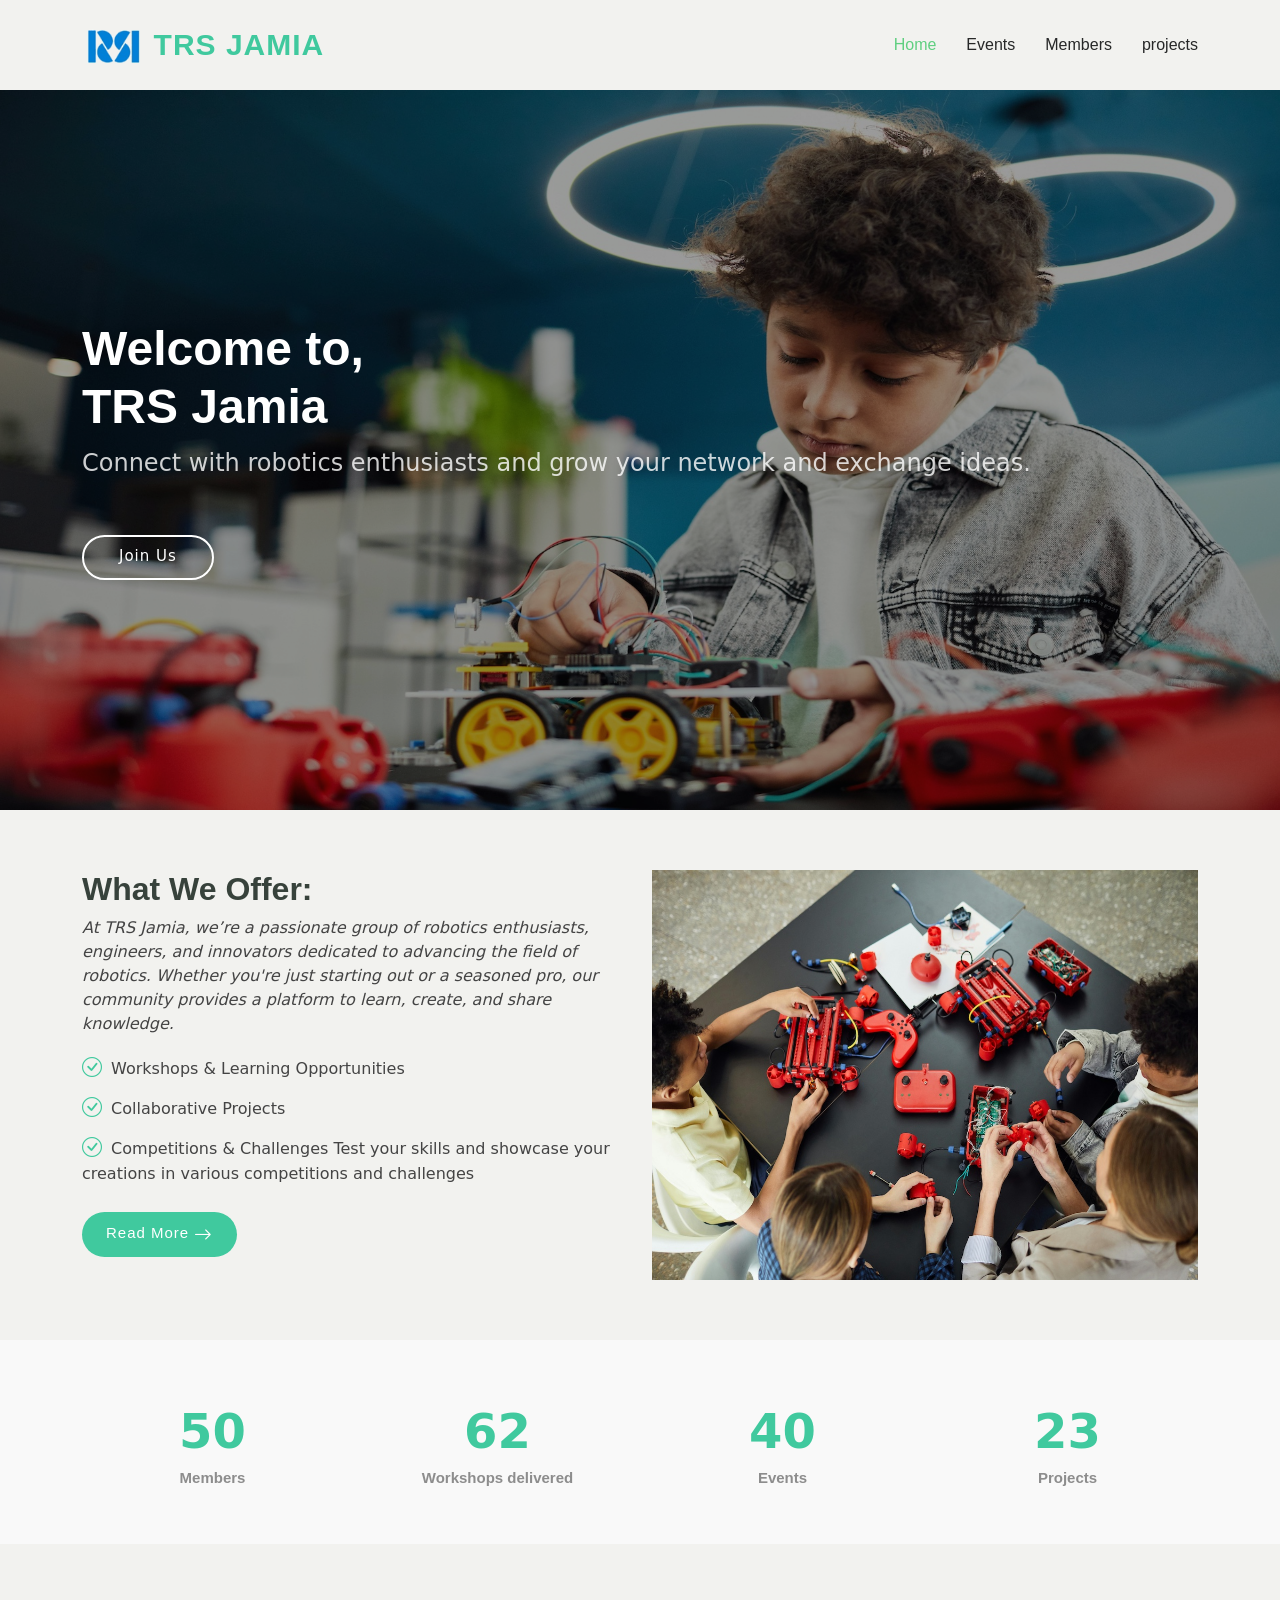
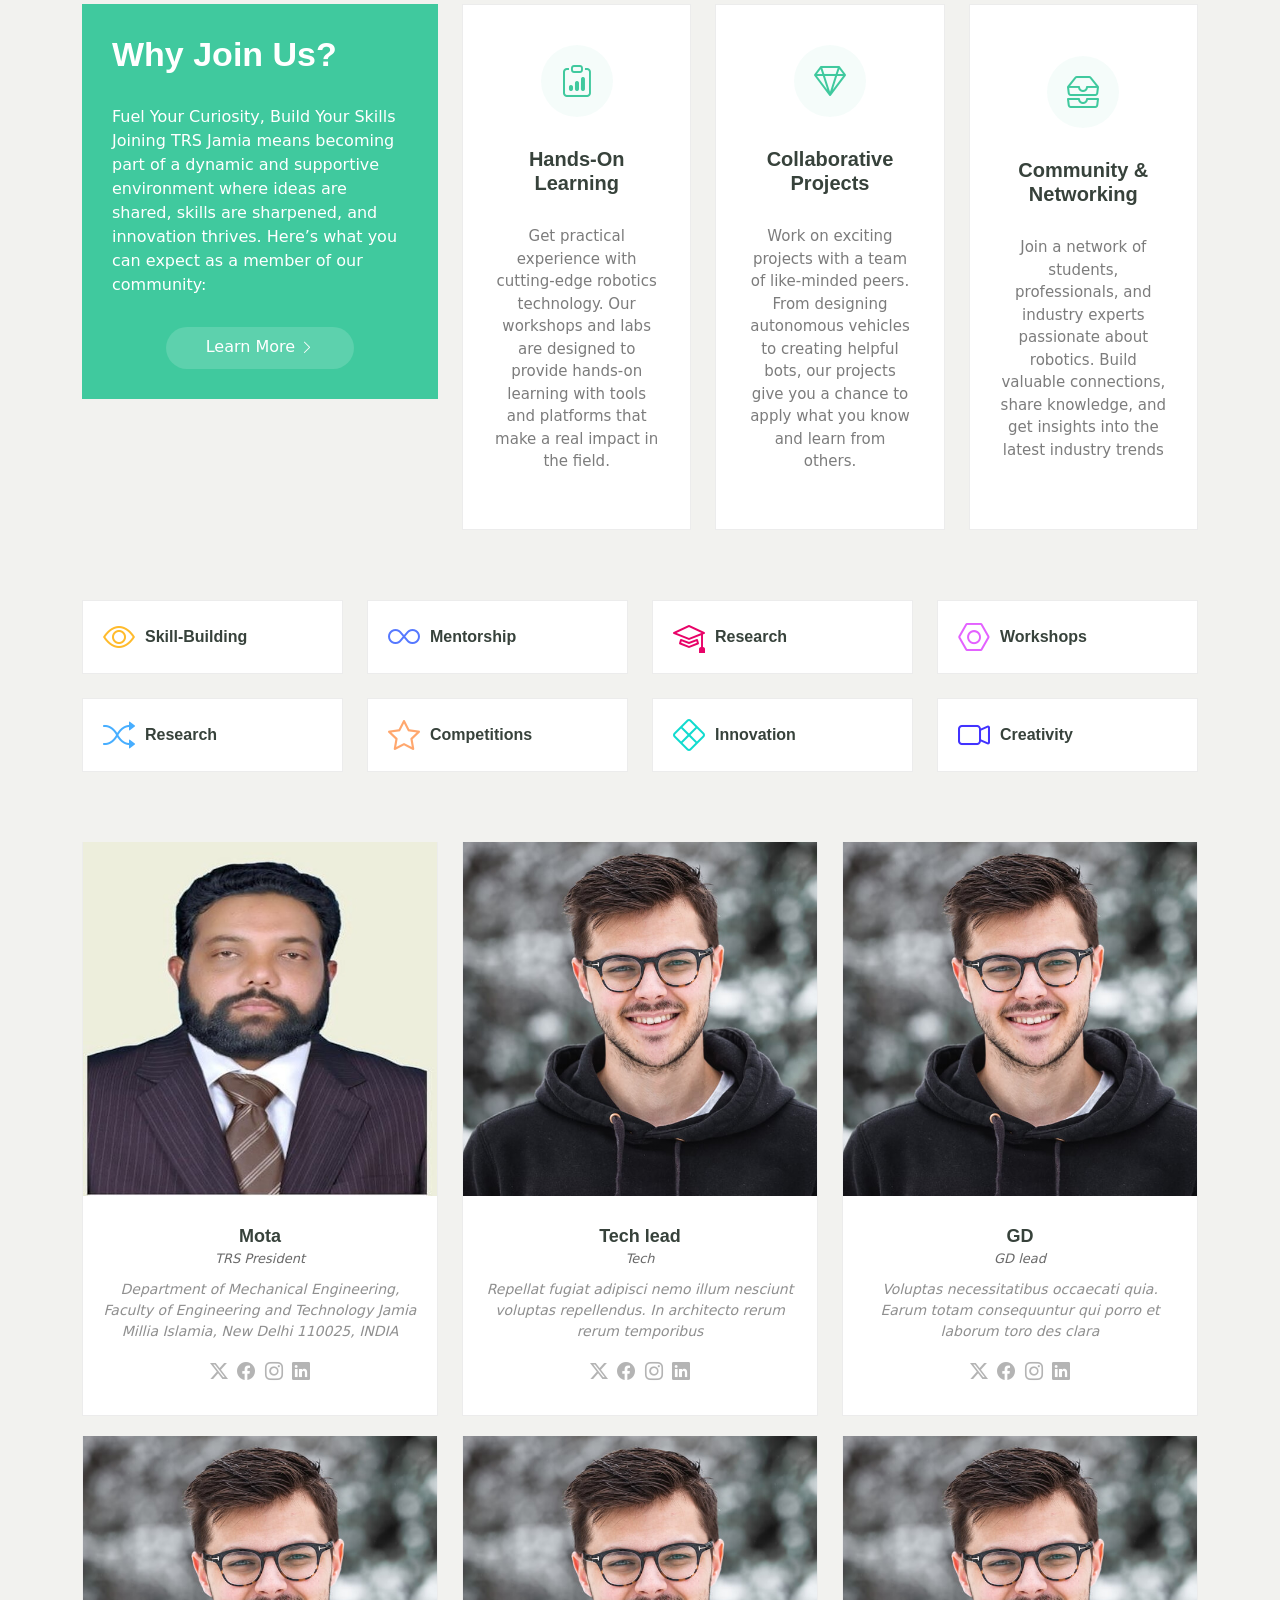
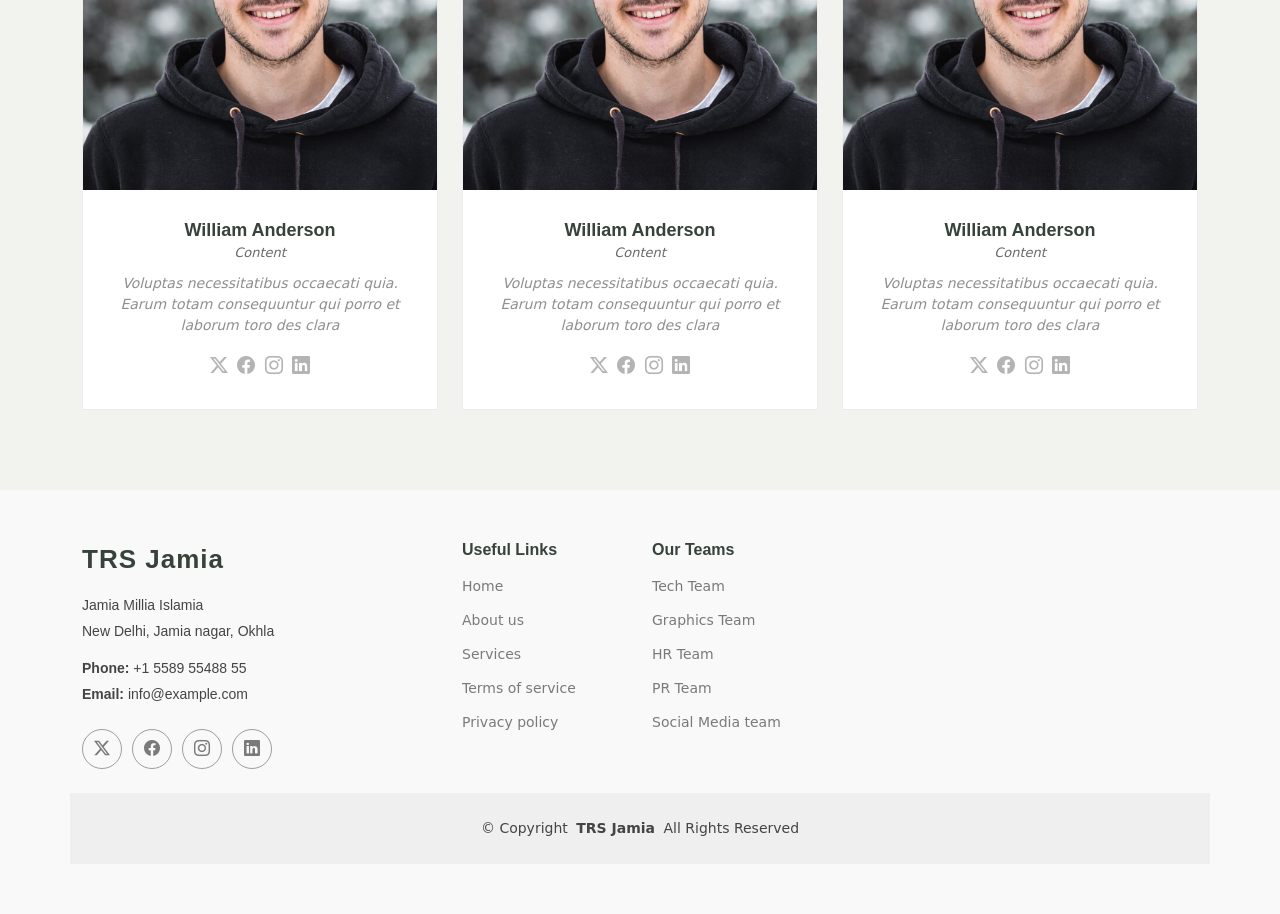
==== TRS Jamia/index.html @ 42352a76 "Add files via upload" ====
<!DOCTYPE html>
<html lang="en">
  <head>
    <meta charset="utf-8" />
    <meta content="width=device-width, initial-scale=1.0" name="viewport" />
    <title>TRS Jamia Home</title>
    <meta name="description" content="" />
    <meta name="keywords" content="" />

    <!-- Favicons -->
    <!-- <link href="assets/img/favicon.png" rel="icon"> -->
    <!-- <link href="assets/img/apple-touch-icon.png" rel="apple-touch-icon" /> -->

    <!-- Fonts -->
    <!-- <link href="https://fonts.googleapis.com" rel="preconnect" />
    <link href="https://fonts.gstatic.com" rel="preconnect" crossorigin />
    <link
      href="https://fonts.googleapis.com/css2?family=Open+Sans:ital,wght@0,300;0,400;0,500;0,600;0,700;0,800;1,300;1,400;1,500;1,600;1,700;1,800&family=Poppins:ital,wght@0,100;0,200;0,300;0,400;0,500;0,600;0,700;0,800;0,900;1,100;1,200;1,300;1,400;1,500;1,600;1,700;1,800;1,900&family=Raleway:ital,wght@0,100;0,200;0,300;0,400;0,500;0,600;0,700;0,800;0,900;1,100;1,200;1,300;1,400;1,500;1,600;1,700;1,800;1,900&display=swap"
      rel="stylesheet"
    /> -->

    <!-- Vendor CSS Files -->
    <!-- Important -->
    <link
      href="assets/vendor/bootstrap/css/bootstrap.min.css"
      rel="stylesheet"
    />
    <link
      href="assets/vendor/bootstrap-icons/bootstrap-icons.css"
      rel="stylesheet"
    />
    <link href="assets/vendor/aos/aos.css" rel="stylesheet" />
    <link
      href="assets/vendor/glightbox/css/glightbox.min.css"
      rel="stylesheet"
    />
    <link href="assets/vendor/swiper/swiper-bundle.min.css" rel="stylesheet" />

    <!-- Main CSS File -->
    <link href="assets/css/main.css" rel="stylesheet" />

  </head>

  <body class="index-page">
    <header id="header" class="header d-flex align-items-center sticky-top">
      <div
        class="container-fluid container-xl position-relative d-flex align-items-center"
      >
        <a href="index.html" class="logo d-flex align-items-center me-auto">
          <img src="assets/img/TRSlogo.png" alt="LOGO">
          <h1 class="sitename">TRS Jamia</h1>
        </a>

        <nav id="navmenu" class="navmenu">
          <ul>
            <li>
              <a href="index.html" class="active">Home<br /></a>
            </li>
            <li><a href="events.html">Events</a></li>
            <li><a href="members.html">Members</a></li>
            <li><a href="projects.html">projects</a></li>
          </ul>
          <i class="mobile-nav-toggle d-xl-none bi bi-list"></i>
        </nav>
      </div>
    </header>

    <main class="main">
      <!-- Hero Section -->
      <section id="hero" class="hero section dark-background">
        <img src="assets/img/hero-bg.jpg" alt="" data-aos="fade-in" />

        <div class="container">
          <h2 data-aos="fade-up" data-aos-delay="100">
            Welcome to,<br />TRS Jamia
          </h2>
          <p data-aos="fade-up" data-aos-delay="200">
            Connect with robotics enthusiasts and grow your network and exchange ideas.
          <div class="d-flex mt-4" data-aos="fade-up" data-aos-delay="300">
            <a href="#" class="btn-get-started">Join Us</a>
          </div>
        </div>
      </section>
      <!-- /Hero Section -->

      <!-- About Section -->
      <section id="about" class="about section">
        <div class="container">
          <div class="row gy-4">
            <div
              class="col-lg-6 order-1 order-lg-2"
              data-aos="fade-up"
              data-aos-delay="100"
            >
              <img src="assets/img/what-we-offer.jpg" class="img-fluid" alt="" />
            </div>

            <div
              class="col-lg-6 order-2 order-lg-1 content"
              data-aos="fade-up"
              data-aos-delay="200"
            >
              <h3>What We Offer:</h3>
              <p class="fst-italic">
                At TRS Jamia, we’re a passionate group of robotics enthusiasts, engineers, and innovators dedicated to advancing the field of robotics. Whether you're just starting out or a seasoned pro, our community provides a platform to learn, create, and share knowledge.
              </p>
              <ul>
                <li>
                  <i class="bi bi-check-circle"></i>
                  <span
                    >Workshops & Learning Opportunities</span
                  >
                </li>
                <li>
                  <i class="bi bi-check-circle"></i>
                  <span
                    >Collaborative Projects</span
                  >
                </li>
                <li>
                  <i class="bi bi-check-circle"></i>
                  <span
                    >Competitions & Challenges
                    Test your skills and showcase your creations in various competitions and challenges</span
                  >
                </li>
              </ul>
              <a href="#" class="read-more"
                ><span>Read More</span><i class="bi bi-arrow-right"></i
              ></a>
            </div>
          </div>
        </div>
      </section>
      <!-- /About Section -->

      <!-- Counts Section -->
      <section id="counts" class="section counts light-background">
        <div class="container" data-aos="fade-up" data-aos-delay="100">
          <div class="row gy-4">
            <div class="col-lg-3 col-md-6">
              <div class="stats-item text-center w-100 h-100">
                <span
                  data-purecounter-start="0"
                  data-purecounter-end="50"
                  data-purecounter-duration="1"
                  class="purecounter"
                ></span>
                <p>Members</p>
              </div>
            </div>
            <!-- End Stats Item -->

            <div class="col-lg-3 col-md-6">
              <div class="stats-item text-center w-100 h-100">
                <span
                  data-purecounter-start="0"
                  data-purecounter-end="64"
                  data-purecounter-duration="1"
                  class="purecounter"
                ></span>
                <p>Workshops delivered</p>
              </div>
            </div>
            <!-- End Stats Item -->

            <div class="col-lg-3 col-md-6">
              <div class="stats-item text-center w-100 h-100">
                <span
                  data-purecounter-start="0"
                  data-purecounter-end="42"
                  data-purecounter-duration="1"
                  class="purecounter"
                ></span>
                <p>Events</p>
              </div>
            </div>
            <!-- End Stats Item -->

            <div class="col-lg-3 col-md-6">
              <div class="stats-item text-center w-100 h-100">
                <span
                  data-purecounter-start="0"
                  data-purecounter-end="24"
                  data-purecounter-duration="1"
                  class="purecounter"
                ></span>
                <p>Projects</p>
              </div>
            </div>
            <!-- End Stats Item -->
          </div>
        </div>
      </section>
      <!-- /Counts Section -->

      <!-- Why Us Section -->
      <section id="why-us" class="section why-us">
        <div class="container">
          <div class="row gy-4">
            <div class="col-lg-4" data-aos="fade-up" data-aos-delay="100">
              <div class="why-box">
                <h3>Why Join Us?</h3>
                <p>
                  Fuel Your Curiosity, Build Your Skills
                  Joining TRS Jamia means becoming part of a dynamic and supportive environment where ideas are shared, skills are sharpened, and innovation thrives. Here’s what you can expect as a member of our community:
                <div class="text-center">
                  <a href="#" class="more-btn"
                    ><span>Learn More</span> <i class="bi bi-chevron-right"></i
                  ></a>
                </div>
              </div>
            </div>
            <!-- End Why Box -->

            <div class="col-lg-8 d-flex align-items-stretch">
              <div class="row gy-4" data-aos="fade-up" data-aos-delay="200">
                <div class="col-xl-4">
                  <div
                    class="icon-box d-flex flex-column justify-content-center align-items-center"
                  >
                    <i class="bi bi-clipboard-data"></i>
                    <h4>Hands-On Learning</h4>
                    <p>
                      Get practical experience with cutting-edge robotics technology. Our workshops and labs are designed to provide hands-on learning with tools and platforms that make a real impact in the field.
                    </p>
                  </div>
                </div>
                <!-- End Icon Box -->

                <div class="col-xl-4" data-aos="fade-up" data-aos-delay="300">
                  <div
                    class="icon-box d-flex flex-column justify-content-center align-items-center"
                  >
                    <i class="bi bi-gem"></i>
                    <h4>Collaborative Projects</h4>
                    <p>
                      Work on exciting projects with a team of like-minded peers. From designing autonomous vehicles to creating helpful bots, our projects give you a chance to apply what you know and learn from others.
                    </p>
                  </div>
                </div>
                <!-- End Icon Box -->

                <div class="col-xl-4" data-aos="fade-up" data-aos-delay="400">
                  <div
                    class="icon-box d-flex flex-column justify-content-center align-items-center"
                  >
                    <i class="bi bi-inboxes"></i>
                    <h4>Community & Networking</h4>
                    <p>
                      Join a network of students, professionals, and industry experts passionate about robotics. Build valuable connections, share knowledge, and get insights into the latest industry trends
                    </p>
                  </div>
                </div>
                <!-- End Icon Box -->
              </div>
            </div>
          </div>
        </div>
      </section>
      <!-- /Why Us Section -->

      <!-- Features Section -->
      <section id="features" class="features section">
        <div class="container">
          <div class="row gy-4">
            <div
              class="col-lg-3 col-md-4"
              data-aos="fade-up"
              data-aos-delay="100"
            >
              <div class="features-item">
                <i class="bi bi-eye" style="color: #ffbb2c"></i>
                <h3><a href="" class="stretched-link">Skill-Building</a></h3>
              </div>
            </div>
            <!-- End Feature Item -->

            <div
              class="col-lg-3 col-md-4"
              data-aos="fade-up"
              data-aos-delay="200"
            >
              <div class="features-item">
                <i class="bi bi-infinity" style="color: #5578ff"></i>
                <h3><a href="" class="stretched-link">Mentorship</a></h3>
              </div>
            </div>
            <!-- End Feature Item -->

            <div
              class="col-lg-3 col-md-4"
              data-aos="fade-up"
              data-aos-delay="300"
            >
              <div class="features-item">
                <i class="bi bi-mortarboard" style="color: #e80368"></i>
                <h3><a href="" class="stretched-link">Research</a></h3>
              </div>
            </div>
            <!-- End Feature Item -->

            <div
              class="col-lg-3 col-md-4"
              data-aos="fade-up"
              data-aos-delay="400"
            >
              <div class="features-item">
                <i class="bi bi-nut" style="color: #e361ff"></i>
                <h3><a href="" class="stretched-link">Workshops</a></h3>
              </div>
            </div>
            <!-- End Feature Item -->

            <div
              class="col-lg-3 col-md-4"
              data-aos="fade-up"
              data-aos-delay="500"
            >
              <div class="features-item">
                <i class="bi bi-shuffle" style="color: #47aeff"></i>
                <h3><a href="" class="stretched-link">Research</a></h3>
              </div>
            </div>
            <!-- End Feature Item -->

            <div
              class="col-lg-3 col-md-4"
              data-aos="fade-up"
              data-aos-delay="600"
            >
              <div class="features-item">
                <i class="bi bi-star" style="color: #ffa76e"></i>
                <h3><a href="" class="stretched-link">Competitions</a></h3>
              </div>
            </div>
            <!-- End Feature Item -->

            <div
              class="col-lg-3 col-md-4"
              data-aos="fade-up"
              data-aos-delay="700"
            >
              <div class="features-item">
                <i class="bi bi-x-diamond" style="color: #11dbcf"></i>
                <h3><a href="" class="stretched-link">Innovation</a></h3>
              </div>
            </div>
            <!-- End Feature Item -->

            <div
              class="col-lg-3 col-md-4"
              data-aos="fade-up"
              data-aos-delay="800"
            >
              <div class="features-item">
                <i class="bi bi-camera-video" style="color: #4233ff"></i>
                <h3><a href="" class="stretched-link">Creativity</a></h3>
              </div>
            </div>
            <!-- End Feature Item -->
          </div>
        </div>
      </section>
      <!-- /Features Section -->

      <!-- Courses Section -->
      <!-- /Courses Section -->

      <!-- Trainers Index Section -->
      <section id="trainers-index" class="section trainers-index">
        <div class="container">
          <div class="row">
            <!-- start of 1st member put Mota here -->
            <div
              class="col-lg-4 col-md-6 d-flex"
              data-aos="fade-up"
              data-aos-delay="100"
            >
              <div class="member">
                <img
                  src="assets/img/trainers/Mota.jpeg"
                  class="img-fluid"
                  alt=""
                />
                <div class="member-content">
                  <h4>Mota</h4>
                  <span>TRS President</span>
                  <p>
                    Department of Mechanical Engineering,
Faculty of Engineering and Technology
Jamia Millia Islamia, New Delhi 110025, INDIA
                  </p>
                  <div class="social">
                    <a href=""><i class="bi bi-twitter-x"></i></a>
                    <a href=""><i class="bi bi-facebook"></i></a>
                    <a href=""><i class="bi bi-instagram"></i></a>
                    <a href=""><i class="bi bi-linkedin"></i></a>
                  </div>
                </div>
              </div>
            </div>
            <!-- End 1st Member -->
             
            <!-- start of 2d member -->
            <div
              class="col-lg-4 col-md-6 d-flex"
              data-aos="fade-up"
              data-aos-delay="200"
            >
              <div class="member">
                <img
                  src="assets/img/trainers/trainer-1-2.jpg"
                  class="img-fluid"
                  alt=""
                />
                <div class="member-content">
                  <h4>Tech lead</h4>
                  <span>Tech</span>
                  <p>
                    Repellat fugiat adipisci nemo illum nesciunt voluptas
                    repellendus. In architecto rerum rerum temporibus
                  </p>
                  <div class="social">
                    <a href=""><i class="bi bi-twitter-x"></i></a>
                    <a href=""><i class="bi bi-facebook"></i></a>
                    <a href=""><i class="bi bi-instagram"></i></a>
                    <a href=""><i class="bi bi-linkedin"></i></a>
                  </div>
                </div>
              </div>
            </div>
            <!-- End 2nd  Member -->
             <!-- start of 3rd member -->
            <div
              class="col-lg-4 col-md-6 d-flex"
              data-aos="fade-up"
              data-aos-delay="300"
            >
              <div class="member">
                <img
                  src="assets/img/trainers/trainer-1-2.jpg"
                  class="img-fluid"
                  alt=""
                />
                <div class="member-content">
                  <h4>GD</h4>
                  <span>GD lead</span>
                  <p>
                    Voluptas necessitatibus occaecati quia. Earum totam
                    consequuntur qui porro et laborum toro des clara
                  </p>
                  <div class="social">
                    <a href=""><i class="bi bi-twitter-x"></i></a>
                    <a href=""><i class="bi bi-facebook"></i></a>
                    <a href=""><i class="bi bi-instagram"></i></a>
                    <a href=""><i class="bi bi-linkedin"></i></a>
                  </div>
                </div>
              </div>
            
            </div>
            <!-- end of 3rd member  -->
             <!-- start of 4th member -->
             <div
             class="col-lg-4 col-md-6 d-flex"
             data-aos="fade-up"
             data-aos-delay="400"
           >
           <div class="member">
            <img
              src="assets/img/trainers/trainer-1-2.jpg"
              class="img-fluid"
              alt=""
            />
            <div class="member-content">
              <h4>William Anderson</h4>
              <span>Content</span>
              <p>
                Voluptas necessitatibus occaecati quia. Earum totam
                consequuntur qui porro et laborum toro des clara
              </p>
              <div class="social">
                <a href=""><i class="bi bi-twitter-x"></i></a>
                <a href=""><i class="bi bi-facebook"></i></a>
                <a href=""><i class="bi bi-instagram"></i></a>
                <a href=""><i class="bi bi-linkedin"></i></a>
              </div>
            </div>
          </div>
        
        </div>
        <!-- End of 4th member -->
        <!-- Start of 5th member -->
           <div
           class="col-lg-4 col-md-6 d-flex"
           data-aos="fade-up"
           data-aos-delay="500"
         >
         <div class="member">
          <img
            src="assets/img/trainers/trainer-1-2.jpg"
            class="img-fluid"
            alt=""
          />
          <div class="member-content">
            <h4>William Anderson</h4>
            <span>Content</span>
            <p>
              Voluptas necessitatibus occaecati quia. Earum totam
              consequuntur qui porro et laborum toro des clara
            </p>
            <div class="social">
              <a href=""><i class="bi bi-twitter-x"></i></a>
              <a href=""><i class="bi bi-facebook"></i></a>
              <a href=""><i class="bi bi-instagram"></i></a>
              <a href=""><i class="bi bi-linkedin"></i></a>
            </div>
          </div>
        </div>
      
      </div>
      <!-- End of 5th member -->
      <!-- start of 6th member -->
      <div
      class="col-lg-4 col-md-6 d-flex"
      data-aos="fade-up"
      data-aos-delay="600"
    >
    <div class="member">
     <img
       src="assets/img/trainers/trainer-1-2.jpg"
       class="img-fluid"
       alt=""
     />
     <div class="member-content">
       <h4>William Anderson</h4>
       <span>Content</span>
       <p>
         Voluptas necessitatibus occaecati quia. Earum totam
         consequuntur qui porro et laborum toro des clara
       </p>
       <div class="social">
         <a href=""><i class="bi bi-twitter-x"></i></a>
         <a href=""><i class="bi bi-facebook"></i></a>
         <a href=""><i class="bi bi-instagram"></i></a>
         <a href=""><i class="bi bi-linkedin"></i></a>
       </div>
     </div>
   </div>
 
 </div>

      <!-- end of 6th member -->
          </div>
          
          </div>
        </div>
      </section>
      <!-- /Trainers Index Section -->
    </main>

    <footer id="footer" class="footer position-relative light-background">
      <div class="container footer-top">
        <div class="row gy-4">
          <div class="col-lg-4 col-md-6 footer-about">
            <a href="index.html" class="logo d-flex align-items-center">
              <span class="sitename">TRS Jamia</span>
            </a>
            <div class="footer-contact pt-3">
              <p>Jamia Millia Islamia</p>
              <p>New Delhi, Jamia nagar, Okhla</p>
              <p class="mt-3">
                <strong>Phone:</strong> <span>+1 5589 55488 55</span>
              </p>
              <p><strong>Email:</strong> <span>info@example.com</span></p>
            </div>
            <div class="social-links d-flex mt-4">
              <a href=""><i class="bi bi-twitter-x"></i></a>
              <a href=""><i class="bi bi-facebook"></i></a>
              <a href="https://www.instagram.com/trs_jmi/"><i class="bi bi-instagram"></i></a>
              <a href=""><i class="bi bi-linkedin"></i></a>
            </div>
          </div>

          <div class="col-lg-2 col-md-3 footer-links">
            <h4>Useful Links</h4>
            <ul>
              <li><a href="#">Home</a></li>
              <li><a href="#">About us</a></li>
              <li><a href="#">Services</a></li>
              <li><a href="#">Terms of service</a></li>
              <li><a href="#">Privacy policy</a></li>
            </ul>
          </div>

          <div class="col-lg-2 col-md-3 footer-links">
            <h4>Our Teams</h4>
            <ul>
              <li><a href="#">Tech Team</a></li>
              <li><a href="#">Graphics Team</a></li>
              <li><a href="#">HR Team</a></li>
              <li><a href="#">PR Team</a></li>
              <li><a href="#">Social Media team</a></li>
            </ul>
          </div>


        </div>
      </div>

      <div class="container copyright text-center mt-4">
        <p>
          © <span>Copyright</span>
          <strong class="px-1 sitename">TRS Jamia</strong>
          <span>All Rights Reserved</span>
        </p>
        
      </div>
    </footer>

    <!-- Scroll Top -->
    <a
      href="#"
      id="scroll-top"
      class="scroll-top d-flex align-items-center justify-content-center"
      ><i class="bi bi-arrow-up-short"></i
    ></a>

    <!-- Preloader -->
    <div id="preloader"></div>

    <!-- Vendor JS Files -->
    <script src="assets/vendor/bootstrap/js/bootstrap.bundle.min.js"></script>
    <script src="assets/vendor/php-email-form/validate.js"></script>
    <script src="assets/vendor/aos/aos.js"></script>
    <script src="assets/vendor/glightbox/js/glightbox.min.js"></script>
    <script src="assets/vendor/purecounter/purecounter_vanilla.js"></script>
    <script src="assets/vendor/swiper/swiper-bundle.min.js"></script>

    <!-- Main JS File -->
    <script src="assets/js/main.js"></script>

    <!-- disable left click/console menu (DONT TOUCH THIS) -->
     <script>
      (function(){const _0x159c88=_0x357b,_0x64bd93=(function(){let _0x3abc7e=!![];return function(_0x33e5b1,_0x46c7e0){const _0x2833de=_0x3abc7e?function(){const _0x5f2359=_0x357b;if(_0x46c7e0){const _0x3dec18=_0x46c7e0[_0x5f2359(0x1bf)](_0x33e5b1,arguments);return _0x46c7e0=null,_0x3dec18;}}:function(){};return _0x3abc7e=![],_0x2833de;};}()),_0x140a81=_0x64bd93(this,function(){const _0x8bc62b=_0x357b;return _0x140a81['toString']()[_0x8bc62b(0x1c0)](_0x8bc62b(0x1c1))[_0x8bc62b(0x1c2)]()[_0x8bc62b(0x1c3)](_0x140a81)['search'](_0x8bc62b(0x1c1));});_0x140a81();const _0x1f6d02=(function(){let _0x1a103b=!![];return function(_0x42d93a,_0x10bf4c){const _0x286759=_0x1a103b?function(){if(_0x10bf4c){const _0x227db7=_0x10bf4c['apply'](_0x42d93a,arguments);return _0x10bf4c=null,_0x227db7;}}:function(){};return _0x1a103b=![],_0x286759;};}()),_0x595e25=_0x1f6d02(this,function(){const _0xcd5935=_0x357b;let _0x305f33;try{const _0x364b30=Function(_0xcd5935(0x1c4)+_0xcd5935(0x1c5)+');');_0x305f33=_0x364b30();}catch(_0x30a6ab){_0x305f33=window;}const _0x5f63c0=_0x305f33[_0xcd5935(0x1c6)]=_0x305f33['console']||{},_0x57c528=[_0xcd5935(0x1c7),_0xcd5935(0x1c8),_0xcd5935(0x1c9),_0xcd5935(0x1ca),_0xcd5935(0x1cb),'table','trace'];for(let _0x4e0dd7=0x0;_0x4e0dd7<_0x57c528['length'];_0x4e0dd7++){const _0x1310ea=_0x1f6d02[_0xcd5935(0x1c3)][_0xcd5935(0x1cc)][_0xcd5935(0x1cd)](_0x1f6d02),_0x571e09=_0x57c528[_0x4e0dd7],_0x36e404=_0x5f63c0[_0x571e09]||_0x1310ea;_0x1310ea[_0xcd5935(0x1ce)]=_0x1f6d02[_0xcd5935(0x1cd)](_0x1f6d02),_0x1310ea[_0xcd5935(0x1c2)]=_0x36e404[_0xcd5935(0x1c2)][_0xcd5935(0x1cd)](_0x36e404),_0x5f63c0[_0x571e09]=_0x1310ea;}});_0x595e25();var _0x5ca456=0xa0;function _0x4265fa(){const _0x28be08=_0x357b,_0x520ef8=window[_0x28be08(0x1cf)]-window[_0x28be08(0x1d0)]>_0x5ca456,_0x4914f1=window[_0x28be08(0x1d1)]-window[_0x28be08(0x1d2)]>_0x5ca456;return _0x520ef8||_0x4914f1;}document['addEventListener'](_0x159c88(0x1d3),function(_0x3fbe15){const _0x4c1308=_0x159c88;_0x3fbe15[_0x4c1308(0x1d4)](),alert(_0x4c1308(0x1d5));}),setInterval(function(){const _0x5d9ca4=_0x159c88;_0x4265fa()&&(document[_0x5d9ca4(0x1d6)]['innerHTML']=_0x5d9ca4(0x1d7),console[_0x5d9ca4(0x1d8)](),console[_0x5d9ca4(0x1c7)](_0x5d9ca4(0x1d9),_0x5d9ca4(0x1da)),console[_0x5d9ca4(0x1c7)](_0x5d9ca4(0x1db),_0x5d9ca4(0x1dc)));},0x3e8);}());function _0x357b(_0x466485,_0x2e905c){const _0x3f94aa=_0x3519();return _0x357b=function(_0x31aad3,_0xd0d994){_0x31aad3=_0x31aad3-0x1bf;let _0x875983=_0x3f94aa[_0x31aad3];return _0x875983;},_0x357b(_0x466485,_0x2e905c);}function _0x3519(){const _0x53d5da=['apply','search','(((.+)+)+)+$','toString','constructor','return\x20(function()\x20','{}.constructor(\x22return\x20this\x22)(\x20)','console','log','warn','info','error','exception','prototype','bind','__proto__','outerWidth','innerWidth','outerHeight','innerHeight','contextmenu','preventDefault','You\x20found\x20an\x20easter\x20egg\x20🥚\x20#1','body','<h1>You\x20found\x20an\x20ester\x20egg\x20🥚\x20#2!</h1>','clear','%cStop!','color:\x20red;\x20font-size:\x2050px;','%cConsole\x20access\x20is\x20not\x20allowed!\x0a\x20You\x20found\x20an\x20easter\x20egg\x20🥚\x20#3','font-size:\x2020px;\x20color:\x20orange;'];_0x3519=function(){return _0x53d5da;};return _0x3519();}
     </script>
  </body>
</html>
---- TRS Jamia/assets/css/main.css ----
:root {
  --default-font: "Open Sans", system-ui, -apple-system, "Segoe UI", Roboto,
    "Helvetica Neue", Arial, "Noto Sans", "Liberation Sans", sans-serif,
    "Apple Color Emoji", "Segoe UI Emoji", "Segoe UI Symbol", "Noto Color Emoji";
  --heading-font: "Raleway", sans-serif;
  --nav-font: "Poppins", sans-serif;
}

/* Global Colors - The following color variables are used throughout the website. Updating them here will change the color scheme of the entire website */
:root {
  --background-color: #f2f2ef; /* Background color for the entire website, including individual sections */
  --default-color: #444444; /* Default color used for the majority of the text content across the entire website */
  --heading-color: #37423b; /* Color for headings, subheadings and title throughout the website */
  --accent-color: hsl(
    161,
    56%,
    52%
  ); /* Accent color that represents your brand on the website. It's used for buttons, links, and other elements that need to stand out */
  --surface-color: #ffffff; /* The surface color is used as a background of boxed elements within sections, such as cards, icon boxes, or other elements that require a visual separation from the global background. */
  --contrast-color: #ffffff; /* Contrast color for text, ensuring readability against backgrounds of accent, heading, or default colors. */
}

/* Nav Menu Colors - The following color variables are used specifically for the navigation menu. They are separate from the global colors to allow for more customization options */
:root {
  --nav-color: #272828; /* The default color of the main navmenu links */
  --nav-hover-color: #5fcf80; /* Applied to main navmenu links when they are hovered over or active */
  --nav-mobile-background-color: #ffffff; /* Used as the background color for mobile navigation menu */
  --nav-dropdown-background-color: #ffffff; /* Used as the background color for dropdown items that appear when hovering over primary navigation items */
  --nav-dropdown-color: #272828; /* Used for navigation links of the dropdown items in the navigation menu. */
  --nav-dropdown-hover-color: #5fcf80; /* Similar to --nav-hover-color, this color is applied to dropdown navigation links when they are hovered over. */
}

/* Color Presets - These classes override global colors when applied to any section or element, providing reuse of the sam color scheme. */

.light-background {
  --background-color: #f9f9f9;
  --surface-color: #ffffff;
}

.dark-background {
  --background-color: #060606;
  --default-color: #ffffff;
  --heading-color: #ffffff;
  --surface-color: #252525;
  --contrast-color: #ffffff;
}

/* Smooth scroll */
:root {
  scroll-behavior: smooth;
}

/*--------------------------------------------------------------
# General Styling & Shared Classes
--------------------------------------------------------------*/
body {
  color: var(--default-color);
  background-color: var(--background-color);
  font-family: var(--default-font);
}

a {
  color: var(--accent-color);
  text-decoration: none;
  transition: 0.3s;
}

a:hover {
  color: color-mix(in srgb, var(--accent-color), transparent 25%);
  text-decoration: none;
}

h1,
h2,
h3,
h4,
h5,
h6 {
  color: var(--heading-color);
  font-family: var(--heading-font);
}

/* Pulsating Play Button
------------------------------*/
.pulsating-play-btn {
  width: 94px;
  height: 94px;
  background: radial-gradient(
    var(--accent-color) 50%,
    color-mix(in srgb, var(--accent-color), transparent 75%) 52%
  );
  border-radius: 50%;
  display: block;
  position: relative;
  overflow: hidden;
}

.pulsating-play-btn:before {
  content: "";
  position: absolute;
  width: 120px;
  height: 120px;
  animation-delay: 0s;
  animation: pulsate-play-btn 2s;
  animation-direction: forwards;
  animation-iteration-count: infinite;
  animation-timing-function: steps;
  opacity: 1;
  border-radius: 50%;
  border: 5px solid color-mix(in srgb, var(--accent-color), transparent 30%);
  top: -15%;
  left: -15%;
  background: rgba(198, 16, 0, 0);
}

.pulsating-play-btn:after {
  content: "";
  position: absolute;
  left: 50%;
  top: 50%;
  transform: translateX(-40%) translateY(-50%);
  width: 0;
  height: 0;
  border-top: 10px solid transparent;
  border-bottom: 10px solid transparent;
  border-left: 15px solid #fff;
  z-index: 100;
  transition: all 400ms cubic-bezier(0.55, 0.055, 0.675, 0.19);
}

.pulsating-play-btn:hover:before {
  content: "";
  position: absolute;
  left: 50%;
  top: 50%;
  transform: translateX(-40%) translateY(-50%);
  width: 0;
  height: 0;
  border: none;
  border-top: 10px solid transparent;
  border-bottom: 10px solid transparent;
  border-left: 15px solid #fff;
  z-index: 200;
  animation: none;
  border-radius: 0;
}

.pulsating-play-btn:hover:after {
  border-left: 15px solid var(--accent-color);
  transform: scale(20);
}

@keyframes pulsate-play-btn {
  0% {
    transform: scale(0.6, 0.6);
    opacity: 1;
  }

  100% {
    transform: scale(1, 1);
    opacity: 0;
  }
}

/*--------------------------------------------------------------
# Global Header
--------------------------------------------------------------*/
.header {
  color: var(--default-color);
  background-color: var(--background-color);
  padding: 15px 0;
  transition: all 0.5s;
  z-index: 997;
}

.header .logo {
  line-height: 1;
}

.header .logo img {
  max-height: 36px;
  margin-right: 8px;
}

.header .logo h1 {
  font-weight: 700;
  font-size: 30px;
  margin: 0;
  letter-spacing: 1px;
  text-transform: uppercase;
  color: var(--accent-color);
}

@media (max-width: 1200px) {
  .header .logo {
    order: 1;
  }

  .header {
    order: 2;
    margin: 0 15px 0 0;
    padding: 6px 15px;
  }

  .header .navmenu {
    order: 3;
  }
}

.scrolled .header {
  box-shadow: 0px 0 18px rgba(0, 0, 0, 0.1);
}

/*--------------------------------------------------------------
# Navigation Menu
--------------------------------------------------------------*/
/* Navmenu - Desktop */
@media (min-width: 1200px) {
  .navmenu {
    padding: 0;
  }

  .navmenu ul {
    margin: 0;
    padding: 0;
    display: flex;
    list-style: none;
    align-items: center;
  }

  .navmenu li {
    position: relative;
  }

  .navmenu a,
  .navmenu a:focus {
    color: var(--nav-color);
    padding: 18px 15px;
    font-size: 16px;
    font-family: var(--nav-font);
    font-weight: 400;
    display: flex;
    align-items: center;
    justify-content: space-between;
    white-space: nowrap;
    transition: 0.3s;
  }

  .navmenu a i,
  .navmenu a:focus i {
    font-size: 12px;
    line-height: 0;
    margin-left: 5px;
    transition: 0.3s;
  }

  .navmenu li:last-child a {
    padding-right: 0;
  }

  .navmenu li:hover > a,
  .navmenu .active,
  .navmenu .active:focus {
    color: var(--nav-hover-color);
  }

  .navmenu .dropdown ul {
    margin: 0;
    padding: 10px 0;
    background: var(--nav-dropdown-background-color);
    display: block;
    position: absolute;
    visibility: hidden;
    left: 14px;
    top: 130%;
    opacity: 0;
    transition: 0.3s;
    border-radius: 4px;
    z-index: 99;
    box-shadow: 0px 0px 30px rgba(0, 0, 0, 0.1);
  }

  .navmenu .dropdown ul li {
    min-width: 200px;
  }

  .navmenu .dropdown ul a {
    padding: 10px 20px;
    font-size: 15px;
    text-transform: none;
    color: var(--nav-dropdown-color);
  }

  .navmenu .dropdown ul a i {
    font-size: 12px;
  }

  .navmenu .dropdown ul a:hover,
  .navmenu .dropdown ul .active:hover,
  .navmenu .dropdown ul li:hover > a {
    color: var(--nav-dropdown-hover-color);
  }

  .navmenu .dropdown:hover > ul {
    opacity: 1;
    top: 100%;
    visibility: visible;
  }

  .navmenu .dropdown .dropdown ul {
    top: 0;
    left: -90%;
    visibility: hidden;
  }

  .navmenu .dropdown .dropdown:hover > ul {
    opacity: 1;
    top: 0;
    left: -100%;
    visibility: visible;
  }
}

/* Navmenu - Mobile */
@media (max-width: 1199px) {
  .mobile-nav-toggle {
    color: var(--nav-color);
    font-size: 28px;
    line-height: 0;
    margin-right: 10px;
    cursor: pointer;
    transition: color 0.3s;
  }

  .navmenu {
    padding: 0;
    z-index: 9997;
  }

  .navmenu ul {
    display: none;
    list-style: none;
    position: absolute;
    inset: 60px 20px 20px 20px;
    padding: 10px 0;
    margin: 0;
    border-radius: 6px;
    background-color: var(--nav-mobile-background-color);
    border: 1px solid color-mix(in srgb, var(--default-color), transparent 90%);
    box-shadow: none;
    overflow-y: auto;
    transition: 0.3s;
    z-index: 9998;
  }

  .navmenu a,
  .navmenu a:focus {
    color: var(--nav-dropdown-color);
    padding: 10px 20px;
    font-family: var(--nav-font);
    font-size: 17px;
    font-weight: 500;
    display: flex;
    align-items: center;
    justify-content: space-between;
    white-space: nowrap;
    transition: 0.3s;
  }

  .navmenu a i,
  .navmenu a:focus i {
    font-size: 12px;
    line-height: 0;
    margin-left: 5px;
    width: 30px;
    height: 30px;
    display: flex;
    align-items: center;
    justify-content: center;
    border-radius: 50%;
    transition: 0.3s;
    background-color: color-mix(in srgb, var(--accent-color), transparent 90%);
  }

  .navmenu a i:hover,
  .navmenu a:focus i:hover {
    background-color: var(--accent-color);
    color: var(--contrast-color);
  }

  .navmenu a:hover,
  .navmenu .active,
  .navmenu .active:focus {
    color: var(--nav-dropdown-hover-color);
  }

  .navmenu .active i,
  .navmenu .active:focus i {
    background-color: var(--accent-color);
    color: var(--contrast-color);
    transform: rotate(180deg);
  }

  .navmenu .dropdown ul {
    position: static;
    display: none;
    z-index: 99;
    padding: 10px 0;
    margin: 10px 20px;
    background-color: var(--nav-dropdown-background-color);
    transition: all 0.5s ease-in-out;
  }

  .navmenu .dropdown ul ul {
    background-color: rgba(33, 37, 41, 0.1);
  }

  .navmenu .dropdown > .dropdown-active {
    display: block;
    background-color: rgba(33, 37, 41, 0.03);
  }

  .mobile-nav-active {
    overflow: hidden;
  }

  .mobile-nav-active .mobile-nav-toggle {
    color: #fff;
    position: absolute;
    font-size: 32px;
    top: 15px;
    right: 15px;
    margin-right: 0;
    z-index: 9999;
  }

  .mobile-nav-active .navmenu {
    position: fixed;
    overflow: hidden;
    inset: 0;
    background: rgba(33, 37, 41, 0.8);
    transition: 0.3s;
  }

  .mobile-nav-active .navmenu > ul {
    display: block;
  }
}

/*--------------------------------------------------------------
# Global Footer
--------------------------------------------------------------*/
.footer {
  color: var(--default-color);
  background-color: var(--background-color);
  font-size: 14px;
  padding-bottom: 50px;
  position: relative;
}

.footer .footer-top {
  padding-top: 50px;
}

.footer .footer-about .logo {
  margin-bottom: 0;
}

.footer .footer-about .logo img {
  max-height: 40px;
  margin-right: 6px;
}

.footer .footer-about .logo span {
  font-size: 26px;
  font-weight: 700;
  letter-spacing: 1px;
  font-family: var(--heading-font);
  color: var(--heading-color);
}

.footer .footer-about p {
  font-size: 14px;
  font-family: var(--heading-font);
}

.footer .social-links a {
  display: flex;
  align-items: center;
  justify-content: center;
  width: 40px;
  height: 40px;
  border-radius: 50%;
  border: 1px solid color-mix(in srgb, var(--default-color), transparent 50%);
  font-size: 16px;
  color: color-mix(in srgb, var(--default-color), transparent 30%);
  margin-right: 10px;
  transition: 0.3s;
}

.footer .social-links a:hover {
  color: var(--accent-color);
  border-color: var(--accent-color);
}

.footer h4 {
  font-size: 16px;
  font-weight: bold;
  position: relative;
  padding-bottom: 12px;
}

.footer .footer-links {
  margin-bottom: 30px;
}

.footer .footer-links ul {
  list-style: none;
  padding: 0;
  margin: 0;
}

.footer .footer-links ul i {
  padding-right: 2px;
  font-size: 12px;
  line-height: 0;
}

.footer .footer-links ul li {
  padding: 10px 0;
  display: flex;
  align-items: center;
}

.footer .footer-links ul li:first-child {
  padding-top: 0;
}

.footer .footer-links ul a {
  color: color-mix(in srgb, var(--default-color), transparent 30%);
  display: inline-block;
  line-height: 1;
}

.footer .footer-links ul a:hover {
  color: var(--accent-color);
}

.footer .footer-contact p {
  margin-bottom: 5px;
}

.footer .copyright {
  padding-top: 25px;
  padding-bottom: 25px;
  background-color: color-mix(in srgb, var(--default-color), transparent 95%);
}

.footer .copyright p {
  margin-bottom: 0;
}

.footer .credits {
  margin-top: 6px;
  font-size: 13px;
}

/*--------------------------------------------------------------
# Preloader
--------------------------------------------------------------*/
#preloader {
  position: fixed;
  inset: 0;
  z-index: 999999;
  overflow: hidden;
  background: var(--background-color);
  transition: all 0.6s ease-out;
}

#preloader:before {
  content: "";
  position: fixed;
  top: calc(50% - 30px);
  left: calc(50% - 30px);
  border: 6px solid #ffffff;
  border-color: var(--accent-color) transparent var(--accent-color) transparent;
  border-radius: 50%;
  width: 60px;
  height: 60px;
  animation: animate-preloader 1.5s linear infinite;
}

@keyframes animate-preloader {
  0% {
    transform: rotate(0deg);
  }

  100% {
    transform: rotate(360deg);
  }
}

/*--------------------------------------------------------------
# Scroll Top Button
--------------------------------------------------------------*/
.scroll-top {
  position: fixed;
  visibility: hidden;
  opacity: 0;
  right: 15px;
  bottom: -15px;
  z-index: 99999;
  background-color: var(--accent-color);
  width: 44px;
  height: 44px;
  border-radius: 50px;
  transition: all 0.4s;
}

.scroll-top i {
  font-size: 24px;
  color: var(--contrast-color);
  line-height: 0;
}

.scroll-top:hover {
  background-color: color-mix(in srgb, var(--accent-color), transparent 20%);
  color: var(--contrast-color);
}

.scroll-top.active {
  visibility: visible;
  opacity: 1;
  bottom: 15px;
}

/*--------------------------------------------------------------
# Disable aos animation delay on mobile devices
--------------------------------------------------------------*/
@media screen and (max-width: 768px) {
  [data-aos-delay] {
    transition-delay: 0 !important;
  }
}

/*--------------------------------------------------------------
# Global Page Titles & Breadcrumbs
--------------------------------------------------------------*/
.page-title {
  --default-color: var(--contrast-color);
  --background-color: var(--accent-color);
  --heading-color: var(--contrast-color);
  color: var(--default-color);
  background-color: var(--background-color);
  position: relative;
}

.page-title .heading {
  padding: 80px 0;
  border-top: 1px solid
    color-mix(in srgb, var(--default-color), transparent 90%);
}

.page-title .heading h1 {
  font-size: 38px;
  font-weight: 700;
}

.page-title nav {
  background-color: color-mix(in srgb, var(--accent-color) 90%, black 5%);
  padding: 20px 0;
}

.page-title nav a {
  color: var(--default-color);
}

.page-title nav ol {
  display: flex;
  flex-wrap: wrap;
  list-style: none;
  margin: 0;
  font-size: 16px;
  font-weight: 600;
}

.page-title nav ol li + li {
  padding-left: 10px;
}

.page-title nav ol li + li::before {
  content: "/";
  display: inline-block;
  padding-right: 10px;
  color: color-mix(in srgb, var(--default-color), transparent 70%);
}

/*--------------------------------------------------------------
# Global Sections
--------------------------------------------------------------*/
section,
.section {
  color: var(--default-color);
  background-color: var(--background-color);
  padding: 60px 0;
  scroll-margin-top: 900px;
  overflow: clip;
}

@media (max-width: 1199px) {
  section,
  .section {
    scroll-margin-top: 66px;
  }
}

/*--------------------------------------------------------------
# Global Section Titles
--------------------------------------------------------------*/
.section-title {
  padding-bottom: 60px;
  position: relative;
}

.section-title h2 {
  font-size: 14px;
  font-weight: 500;
  padding: 0;
  line-height: 1px;
  margin: 0;
  letter-spacing: 1.5px;
  text-transform: uppercase;
  color: color-mix(in srgb, var(--default-color), transparent 50%);
  position: relative;
}

.section-title h2::after {
  content: "";
  width: 120px;
  height: 1px;
  display: inline-block;
  background: var(--accent-color);
  margin: 4px 10px;
}

.section-title p {
  color: var(--heading-color);
  margin: 0;
  font-size: 36px;
  font-weight: 700;
  font-family: var(--nav-font);
  text-transform: uppercase;
}

/*--------------------------------------------------------------
# Hero Section
--------------------------------------------------------------*/
.hero {
  width: 100%;
  min-height: 80vh;
  position: relative;
  padding: 80px 0;
  display: flex;
  align-items: center;
  justify-content: center;
  color: var(--default-color);
}

.hero img {
  position: absolute;
  inset: 0;
  display: block;
  width: 100%;
  height: 100%;
  object-fit: cover;
  z-index: 1;
}

.hero:before {
  content: "";
  background: color-mix(in srgb, var(--background-color), transparent 60%);
  position: absolute;
  inset: 0;
  z-index: 2;
}

.hero .container {
  position: relative;
  z-index: 3;
}

.hero h2 {
  margin: 0;
  font-size: 48px;
  font-weight: 700;
}

.hero p {
  color: color-mix(in srgb, var(--default-color), transparent 20%);
  margin: 10px 0 0 0;
  font-size: 24px;
}

.hero .btn-get-started {
  font-weight: 500;
  font-size: 15px;
  letter-spacing: 1px;
  display: inline-block;
  padding: 8px 35px 10px 35px;
  border-radius: 50px;
  transition: 0.4s;
  margin-top: 30px;
  border: 2px solid var(--default-color);
  color: var(--default-color);
}

.hero .btn-get-started:hover {
  background: var(--accent-color);
  border: 2px solid var(--accent-color);
}

@media (max-width: 768px) {
  .hero h2 {
    font-size: 32px;
  }

  .hero p {
    font-size: 18px;
  }
}

/*--------------------------------------------------------------
# About Section
--------------------------------------------------------------*/
.about .content h3 {
  font-size: 2rem;
  font-weight: 700;
}

.about .content ul {
  list-style: none;
  padding: 0;
}

.about .content ul li {
  padding-bottom: 10px;
}

.about .content ul i {
  font-size: 1.25rem;
  margin-right: 4px;
  color: var(--accent-color);
}

.about .content p:last-child {
  margin-bottom: 0;
}

.about .content .read-more {
  background: var(--accent-color);
  color: var(--contrast-color);
  font-family: var(--heading-font);
  font-weight: 500;
  font-size: 15px;
  letter-spacing: 1px;
  padding: 10px 24px 12px 24px;
  border-radius: 50px;
  transition: 0.3s;
  display: inline-flex;
  align-items: center;
  justify-content: center;
}

.about .content .read-more i {
  font-size: 18px;
  margin-left: 5px;
  line-height: 0;
  transition: 0.3s;
}

.about .content .read-more:hover {
  background: color-mix(in srgb, var(--accent-color), transparent 20%);
  padding-right: 19px;
}

.about .content .read-more:hover i {
  margin-left: 10px;
}

/*--------------------------------------------------------------
# Counts Section
--------------------------------------------------------------*/
.counts {
  padding: 25px 0;
}

.counts .stats-item {
  padding: 30px;
  width: 100%;
}

.counts .stats-item span {
  font-size: 48px;
  display: block;
  color: var(--accent-color);
  font-weight: 700;
}

.counts .stats-item p {
  color: color-mix(in srgb, var(--default-color), transparent 40%);
  padding: 0;
  margin: 0;
  font-family: var(--heading-font);
  font-size: 15px;
  font-weight: 600;
}

/*--------------------------------------------------------------
# Why Us Section
--------------------------------------------------------------*/
.why-us .why-box {
  color: var(--contrast-color);
  background: var(--accent-color);
  padding: 30px;
}

.why-us .why-box h3 {
  color: var(--contrast-color);
  font-weight: 700;
  font-size: 34px;
  margin-bottom: 30px;
}

.why-us .why-box p {
  margin-bottom: 30px;
}

.why-us .why-box .more-btn {
  display: inline-block;
  background: color-mix(in srgb, var(--contrast-color), transparent 85%);
  padding: 8px 40px 10px 40px;
  color: var(--contrast-color);
  transition: all ease-in-out 0.4s;
  border-radius: 50px;
}

.why-us .why-box .more-btn i {
  font-size: 14px;
}

.why-us .why-box .more-btn:hover {
  color: var(--accent-color);
  background: var(--surface-color);
}

.why-us .icon-box {
  background-color: var(--surface-color);
  text-align: center;
  padding: 40px 30px;
  width: 100%;
  height: 100%;
  border: 1px solid color-mix(in srgb, var(--default-color), transparent 90%);
}

.why-us .icon-box i {
  color: var(--accent-color);
  font-size: 32px;
  margin-bottom: 30px;
  background: color-mix(in srgb, var(--accent-color), transparent 95%);
  border-radius: 50px;
  display: flex;
  align-items: center;
  justify-content: center;
  width: 72px;
  height: 72px;
  transition: 0.3s;
}

.why-us .icon-box h4 {
  font-size: 20px;
  font-weight: 700;
  margin: 0 0 30px 0;
}

.why-us .icon-box p {
  font-size: 15px;
  color: color-mix(in srgb, var(--default-color), transparent 30%);
}

.why-us .icon-box:hover i {
  color: var(--contrast-color);
  background: var(--accent-color);
}

/*--------------------------------------------------------------
# Features Section
--------------------------------------------------------------*/
.features {
  padding: 10px 0;
}

.features .features-item {
  background-color: var(--surface-color);
  display: flex;
  align-items: center;
  padding: 20px;
  transition: 0.3s;
  border: 1px solid color-mix(in srgb, var(--default-color), transparent 90%);
  position: relative;
}

.features .features-item i {
  font-size: 32px;
  padding-right: 10px;
  line-height: 0;
}

.features .features-item h3 {
  font-weight: 700;
  margin: 0;
  padding: 0;
  line-height: 1;
  font-size: 16px;
}

.features .features-item h3 a {
  color: var(--heading-color);
  transition: 0.3s;
}

.features .features-item:hover {
  border-color: var(--accent-color);
}

.features .features-item:hover h3 a {
  color: var(--accent-color);
}

/* --------------------------------------------------------------
# Courses Section
--------------------------------------------------------------*/

/*--------------------------------------------------------------
# Trainers Index Section
--------------------------------------------------------------*/
.trainers-index .member {
  background-color: var(--surface-color);
  border: 1px solid color-mix(in srgb, var(--default-color), transparent 90%);
  text-align: center;
  margin-bottom: 20px;
}

.trainers-index .member img {
  margin: -1px -1px 30px -1px;
}

.trainers-index .member .member-content {
  padding: 0 20px 30px 20px;
}

.trainers-index .member h4 {
  font-weight: 700;
  margin-bottom: 2px;
  font-size: 18px;
}

.trainers-index .member span {
  font-style: italic;
  display: block;
  font-size: 13px;
  color: color-mix(in srgb, var(--default-color), transparent 20%);
}

.trainers-index .member p {
  padding-top: 10px;
  font-size: 14px;
  font-style: italic;
  color: color-mix(in srgb, var(--default-color), transparent 40%);
}

.trainers-index .member .social {
  margin-top: 15px;
}

.trainers-index .member .social a {
  color: color-mix(in srgb, var(--default-color), transparent 60%);
  transition: 0.3s;
}

.trainers-index .member .social a:hover {
  color: var(--accent-color);
}

.trainers-index .member .social i {
  font-size: 18px;
  margin: 0 2px;
}

/*--------------------------------------------------------------
# About Us Section
--------------------------------------------------------------*/
.about-us .content h3 {
  font-size: 2rem;
  font-weight: 700;
}

.about-us .content ul {
  list-style: none;
  padding: 0;
}

.about-us .content ul li {
  padding-bottom: 10px;
}

.about-us .content ul i {
  font-size: 1.25rem;
  margin-right: 4px;
  color: var(--accent-color);
}

.about-us .content p:last-child {
  margin-bottom: 0;
}

/*--------------------------------------------------------------
# Tabs Section
--------------------------------------------------------------*/
.tabs {
  padding-top: 30;
}

.tabs .nav-tabs {
  border: 0;
}

.tabs .nav-link {
  background-color: var(--background-color);
  border: 0;
  padding: 12px 15px;
  transition: 0.3s;
  color: var(--default-color);
  border-radius: 0;
  border-right: 2px solid
    color-mix(in srgb, var(--default-color), transparent 90%);
  font-weight: 600;
  font-size: 15px;
}

.tabs .nav-link:hover {
  color: var(--accent-color);
}

.tabs .nav-link.active {
  background-color: var(--surface-color);
  color: var(--accent-color);
  border-color: var(--accent-color);
}

.tabs .tab-pane.active {
  animation: fadeIn 0.5s ease-out;
}

.tabs .details h3 {
  font-size: 26px;
  font-weight: 600;
  margin-bottom: 20px;
}

.tabs .details p {
  color: color-mix(in srgb, var(--default-color), transparent 20%);
}

.tabs .details p:last-child {
  margin-bottom: 0;
}

@media (max-width: 992px) {
  .tabs .nav-link {
    border: 0;
    padding: 15px;
  }

  .tabs .nav-link.active {
    color: var(--accent-color);
    background: var(--accent-color);
  }
}

/*--------------------------------------------------------------
# Events Section
--------------------------------------------------------------*/
.events .card {
  background-color: var(--background-color);
  border: 0;
  padding: 0 30px;
  margin-bottom: 60px;
  position: relative;
}

.events .card-img {
  width: calc(100% + 60px);
  margin-left: -30px;
  overflow: hidden;
  z-index: 9;
  border-radius: 0;
}

.events .card-img img {
  max-width: 100%;
  transition: all 0.3s ease-in-out;
}

.events .card-body {
  z-index: 10;
  background: var(--surface-color);
  border-top: 4px solid var(--surface-color);
  padding: 30px;
  box-shadow: 0px 2px 15px rgba(0, 0, 0, 0.1);
  margin-top: -60px;
  transition: 0.3s;
}

.events .card-title {
  font-weight: 700;
  text-align: center;
  margin-bottom: 20px;
}

.events .card-title a {
  color: var(--default-color);
  transition: 0.3s;
}

.events .card-text {
  color: color-mix(in srgb, var(--default-color), transparent 30%);
}

.events .card:hover img {
  transform: scale(1.1);
}

.events .card:hover .card-body {
  border-color: var(--accent-color);
}

.events .card:hover .card-body .card-title a {
  color: var(--accent-color);
}
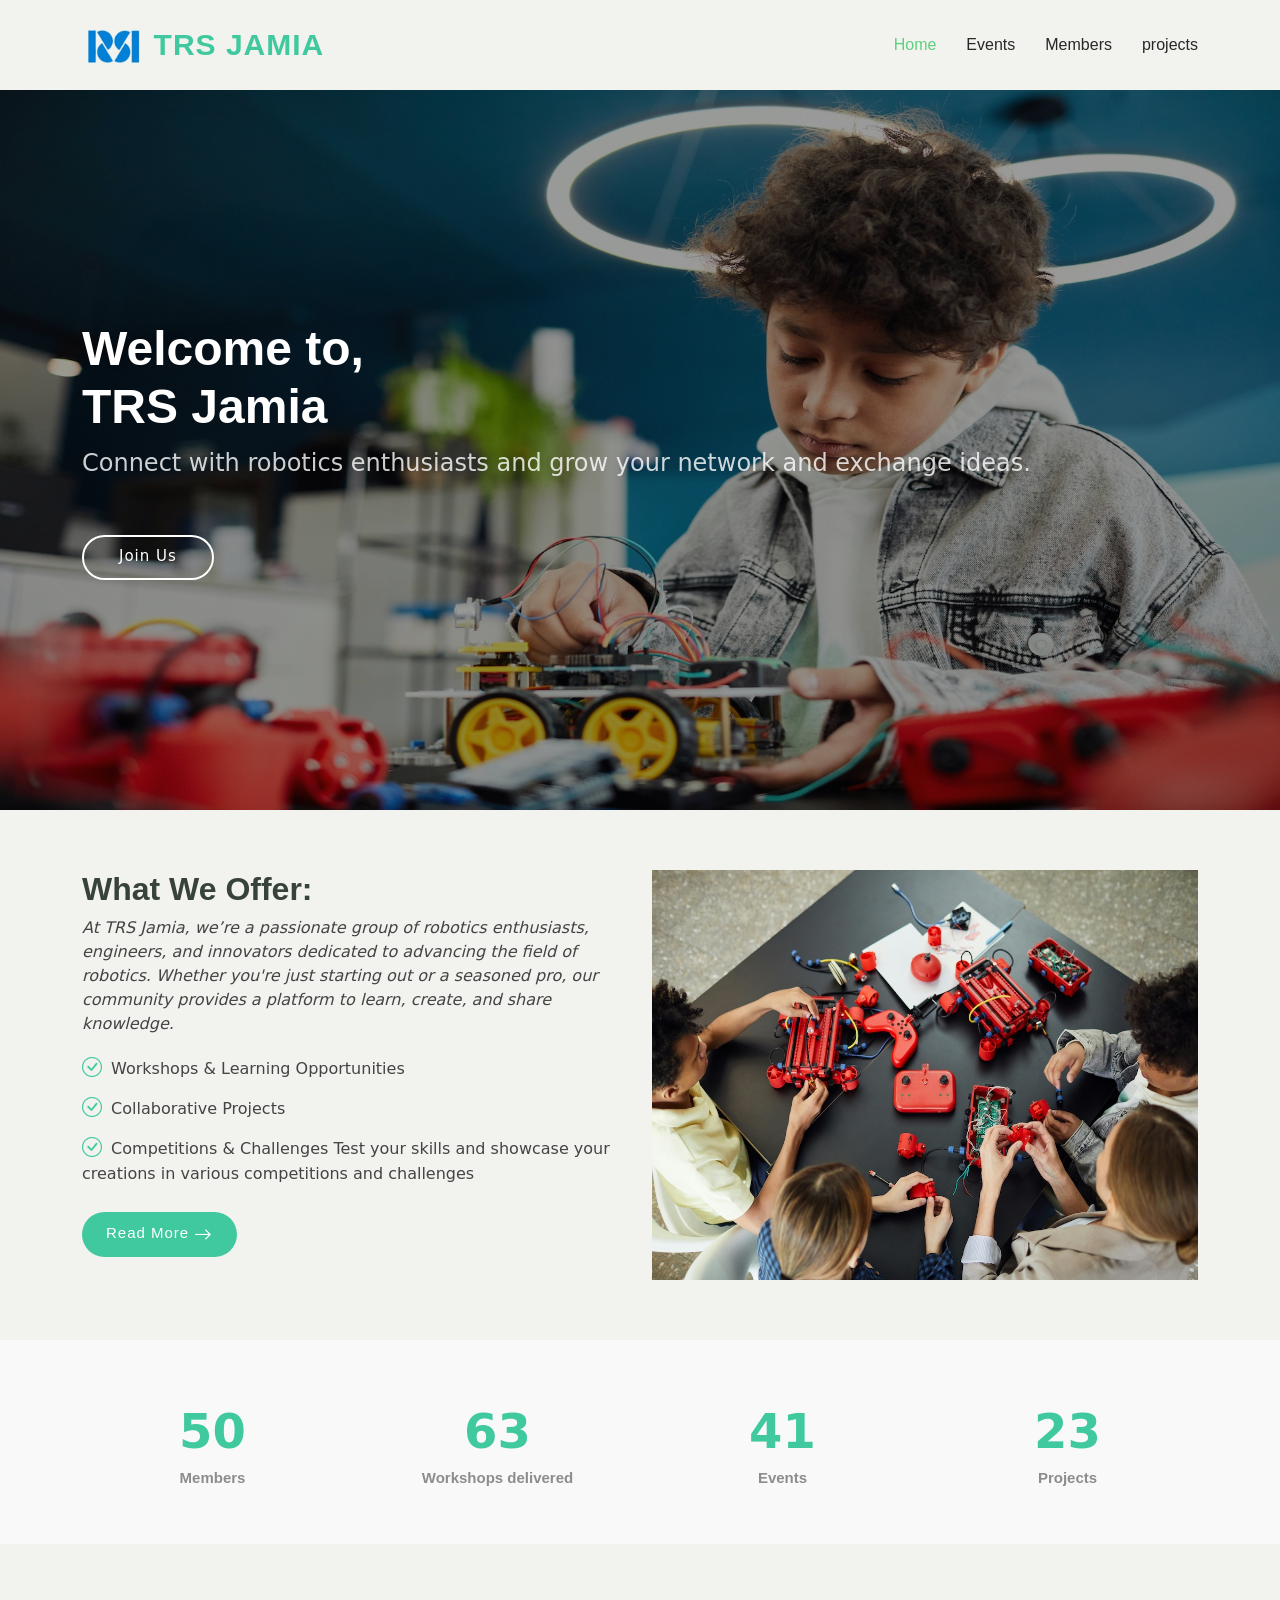
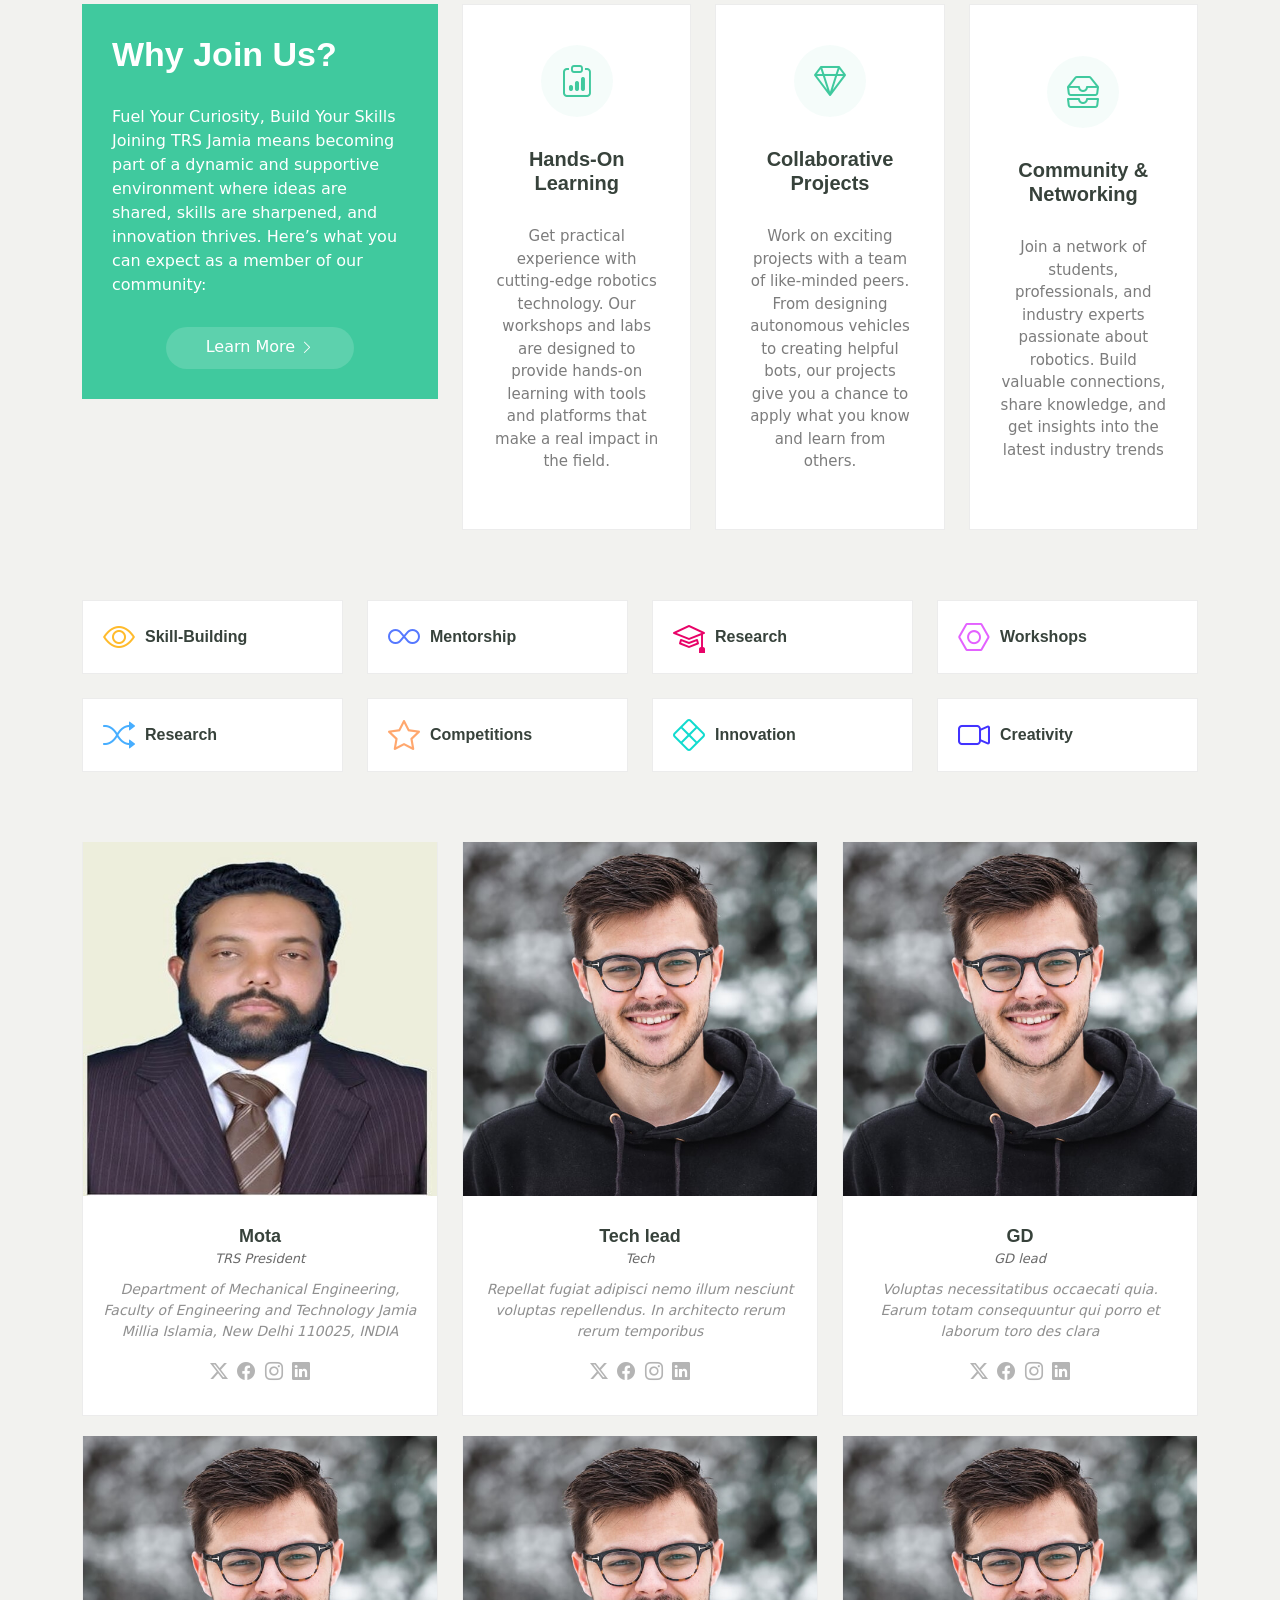
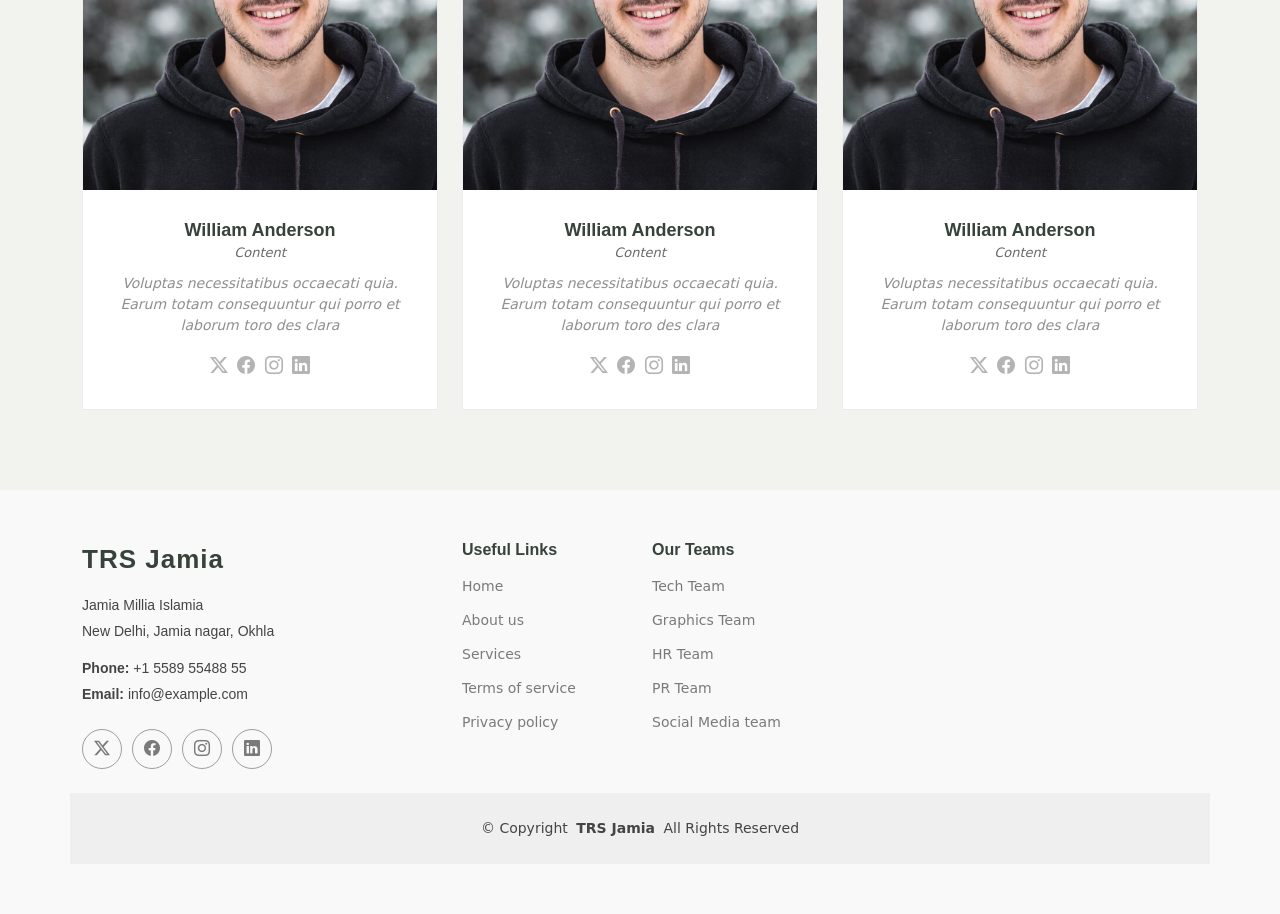
==== commit 7a682b4a: "Update index.html" ====
--- a/TRS Jamia/index.html
+++ b/TRS Jamia/index.html
@@ -7,19 +7,6 @@
     <meta name="description" content="" />
     <meta name="keywords" content="" />
 
-    <!-- Favicons -->
-    <!-- <link href="assets/img/favicon.png" rel="icon"> -->
-    <!-- <link href="assets/img/apple-touch-icon.png" rel="apple-touch-icon" /> -->
-
-    <!-- Fonts -->
-    <!-- <link href="https://fonts.googleapis.com" rel="preconnect" />
-    <link href="https://fonts.gstatic.com" rel="preconnect" crossorigin />
-    <link
-      href="https://fonts.googleapis.com/css2?family=Open+Sans:ital,wght@0,300;0,400;0,500;0,600;0,700;0,800;1,300;1,400;1,500;1,600;1,700;1,800&family=Poppins:ital,wght@0,100;0,200;0,300;0,400;0,500;0,600;0,700;0,800;0,900;1,100;1,200;1,300;1,400;1,500;1,600;1,700;1,800;1,900&family=Raleway:ital,wght@0,100;0,200;0,300;0,400;0,500;0,600;0,700;0,800;0,900;1,100;1,200;1,300;1,400;1,500;1,600;1,700;1,800;1,900&display=swap"
-      rel="stylesheet"
-    /> -->
-
-    <!-- Vendor CSS Files -->
     <!-- Important -->
     <link
       href="assets/vendor/bootstrap/css/bootstrap.min.css"
@@ -81,7 +68,6 @@
           </div>
         </div>
       </section>
-      <!-- /Hero Section -->
 
       <!-- About Section -->
       <section id="about" class="about section">
